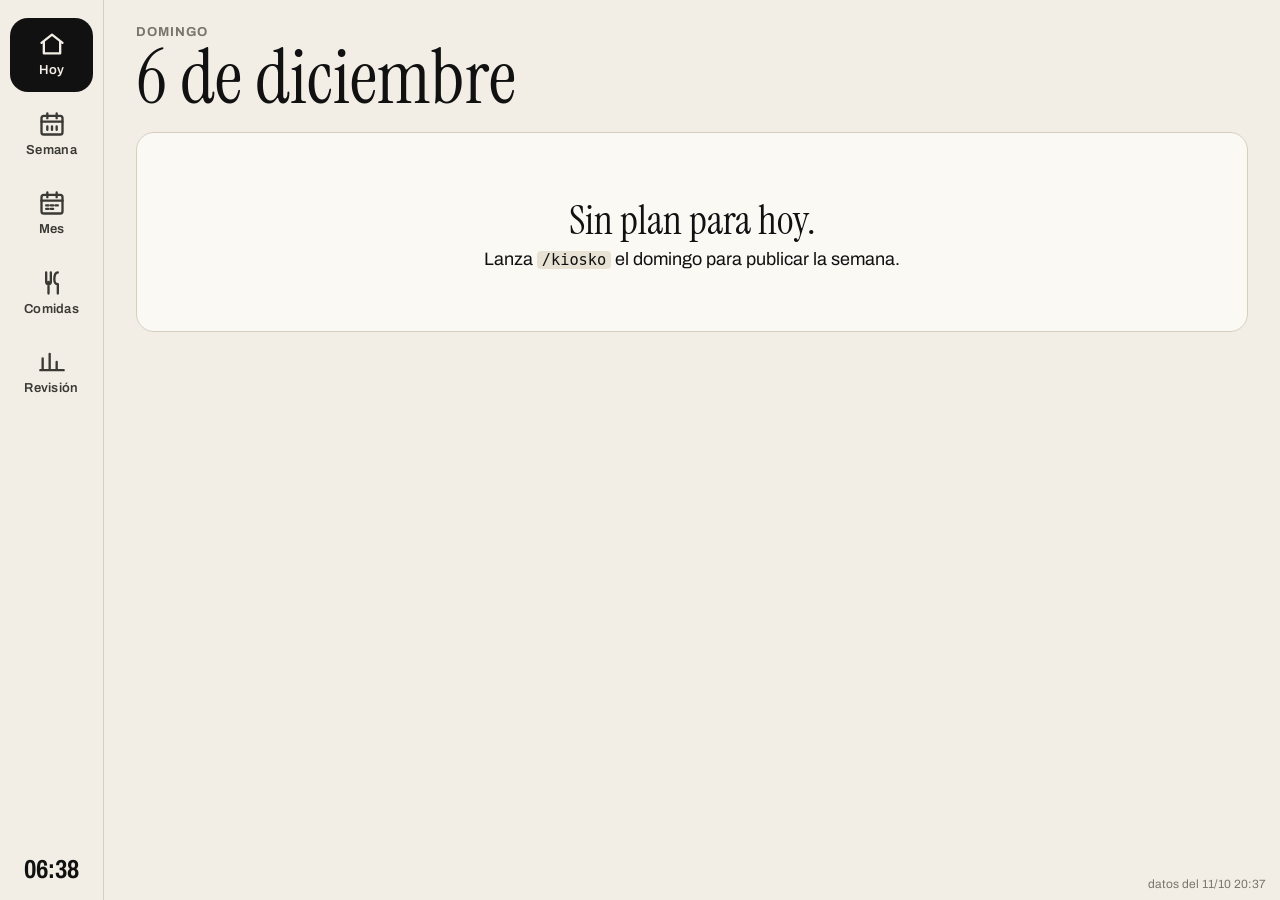
==== index.html @ 5756982d "no message" ====
<!doctype html>
<html lang="es">
<head>
  <meta charset="utf-8">
  <meta name="viewport" content="width=device-width, initial-scale=1, user-scalable=no">
  <meta name="theme-color" content="#f2eee6">
  <meta name="robots" content="noindex, nofollow">
  <title>Run-AI Kiosko</title>
  <link rel="preconnect" href="https://fonts.googleapis.com">
  <link rel="preconnect" href="https://fonts.gstatic.com" crossorigin>
  <link rel="stylesheet" href="https://fonts.googleapis.com/css2?family=Archivo:wdth,wght@62..125,100..900&family=Instrument+Serif:ital@0;1&display=swap">
  <link rel="stylesheet" href="style.css">
</head>
<body>
  <div class="stage">
    <nav class="rail" aria-label="Secciones">
      <button class="rail-item" data-go="hoy"><svg viewBox="0 0 24 24"><path d="M3 11l9-7 9 7"/><path d="M5 10v10h14V10"/></svg><span>Hoy</span></button>
      <button class="rail-item" data-go="semana"><svg viewBox="0 0 24 24"><rect x="3" y="5" width="18" height="16" rx="2"/><path d="M3 10h18M8 3v4M16 3v4M8 14v3M12 14v3M16 14v3"/></svg><span>Semana</span></button>
      <button class="rail-item" data-go="mes"><svg viewBox="0 0 24 24"><rect x="3" y="5" width="18" height="16" rx="2"/><path d="M3 10h18M8 3v4M16 3v4"/><path d="M7 14h2M11 14h2M15 14h2M7 17h2M11 17h2"/></svg><span>Mes</span></button>
      <button class="rail-item" data-go="nutricion"><svg viewBox="0 0 24 24"><path d="M7 3v8a2 2 0 0 0 4 0V3M9 11v10M17 3c-2 0-3 3-3 6s1 4 3 4v8"/></svg><span>Comidas</span></button>
      <button class="rail-item" data-go="revision"><svg viewBox="0 0 24 24"><path d="M4 19V9M10 19V5M16 19v-7M22 19H2"/></svg><span>Revisión</span></button>
      <div class="rail-clock" id="reloj"></div>
    </nav>
    <main class="views">
      <section class="view" id="view-hoy"></section>
      <section class="view" id="view-semana"></section>
      <section class="view" id="view-mes"></section>
      <section class="view" id="view-nutricion"></section>
      <section class="view" id="view-revision"></section>
    </main>
    <div class="estado" id="estado"></div>
  </div>
  <script src="app.js"></script>
</body>
</html>
---- style.css ----
:root {
  --paper: #f2eee6; --paper-2: #e8e2d5; --card: #fbf9f4; --line: #d6cfc0;
  --ink: #111; --ink-2: #3b3934; --mute: #7a756b;
  --warm: #ffc45c; --ok: #00a36c; --alert: #e5261e; --amber: #ff9500;
  --sans: "Archivo", "Roboto Condensed", system-ui, sans-serif;
  --serif: "Instrument Serif", Georgia, serif;
  --r: 18px; --r-s: 12px; --gap: 16px; --pad: 24px;
}
* { box-sizing: border-box; margin: 0; }
html, body { height: 100%; background: var(--paper); color: var(--ink); font: 400 18px/1.35 var(--sans);
  overflow: hidden; -webkit-user-select: none; user-select: none; cursor: default; }
button { font: inherit; color: inherit; background: none; border: 0; cursor: pointer; }
code { font-size: .85em; background: var(--paper-2); padding: 0 .3em; border-radius: 4px; }
.serif { font-family: var(--serif); font-weight: 400; }
.tenue { color: var(--mute); }

.stage { display: grid; grid-template-columns: 104px 1fr; height: 100vh; }
.rail { display: flex; flex-direction: column; gap: 6px; padding: 18px 10px; border-right: 1px solid var(--line); }
.rail-item { display: flex; flex-direction: column; align-items: center; gap: 4px; padding: 12px 4px;
  border-radius: var(--r); color: var(--ink-2); font-size: 13px; font-weight: 600; letter-spacing: .02em; }
.rail-item svg { width: 28px; height: 28px; fill: none; stroke: currentColor; stroke-width: 2; stroke-linecap: round; stroke-linejoin: round; }
.rail-item.activa { background: var(--ink); color: var(--paper); }
.rail-clock { margin-top: auto; text-align: center; font: 600 26px/1 var(--sans); font-stretch: 75%; }

.views { position: relative; overflow: hidden; }
.view { display: none; height: 100%; overflow-y: auto; padding: var(--pad) calc(var(--pad) + 8px); }
.view.activa { display: block; animation: entra .35s cubic-bezier(.2, .8, .2, 1); }
@keyframes entra { from { opacity: 0; transform: translateY(8px); } }
.estado { position: fixed; right: 14px; bottom: 8px; font-size: 12px; color: var(--mute); }
.estado.mal { color: var(--alert); font-weight: 600; }

.eyebrow, .label { text-transform: uppercase; letter-spacing: .08em; font-size: 13px; font-weight: 700; color: var(--mute); }
.label { margin-bottom: 10px; }
.card { background: var(--card); border: 1px solid var(--line); border-radius: var(--r); padding: 20px 22px; }
.aviso { background: #fff3d6; border: 1px solid var(--warm); border-radius: var(--r-s); padding: 12px 16px; font-weight: 600; }
.num { color: var(--mute); font-variant-numeric: tabular-nums; white-space: nowrap; }
.grande { font-size: 40px; }
.vacio { text-align: center; padding: 60px; }

/* HOY */
.hero { display: flex; align-items: flex-end; justify-content: space-between; margin-bottom: 18px; }
.hero h1 { font-size: 76px; line-height: .95; }
.tipo { font: 800 22px/1 var(--sans); font-stretch: 80%; text-transform: uppercase; letter-spacing: .06em;
  padding: 12px 20px; border-radius: 999px; background: var(--ink); color: var(--paper); }
.tipo-calidad { background: var(--alert); } .tipo-larga { background: var(--amber); color: var(--ink); }
.tipo-facil { background: var(--ok); } .tipo-descanso { background: var(--paper-2); color: var(--ink-2); }
.grid-hoy { display: grid; grid-template-columns: minmax(0, 5fr) minmax(0, 7fr); gap: var(--gap); align-items: start; }
.col { display: flex; flex-direction: column; gap: var(--gap); }
.sesiones { list-style: none; padding: 0; display: flex; flex-direction: column; gap: 10px; }
.sesion { display: grid; grid-template-columns: 58px 30px 1fr; align-items: baseline; gap: 2px 8px; }
.sesion .hora { font-weight: 700; font-variant-numeric: tabular-nums; }
.sesion .que { font-weight: 700; font-size: 20px; word-break: break-word; }
.sesion .num { grid-column: 3; }
.sesion.hecha .ico { color: var(--ok); font-weight: 800; }
.kpi .enorme { font-size: 84px; line-height: 1; }
.kpi .ud { color: var(--mute); font-weight: 600; }
.fila3 { display: grid; grid-template-columns: repeat(3, 1fr); gap: 8px; margin: 14px 0; border-top: 1px solid var(--line); padding-top: 12px; }
.fila3 .label { margin-bottom: 2px; }
.fila3 b { font-size: 26px; font-variant-numeric: tabular-nums; }
.macros { display: flex; gap: 8px; flex-wrap: wrap; }
.pill { padding: 6px 12px; border-radius: 999px; font-weight: 700; font-size: 16px; }
.pill.p { background: #dcefe6; } .pill.ch { background: #ffe8bf; } .pill.g { background: #f3dcd8; }
.comidas { display: flex; flex-direction: column; }
.comida { display: grid; grid-template-columns: 52px 1fr; gap: 12px; padding: 12px 0; border-top: 1px solid var(--line); }
.comida:first-of-type { border-top: 0; padding-top: 0; }
.ico-grande { font-size: 34px; line-height: 1.1; }
.cab-comida { display: flex; justify-content: space-between; text-transform: uppercase; font-size: 14px; letter-spacing: .06em; }
.comida .titulo { font-size: 27px; line-height: 1.1; margin: 2px 0 4px; }
.comida .detalle { color: var(--ink-2); font-size: 15px; }
.comida .nota { color: var(--mute); font-style: italic; font-size: 14px; margin-top: 3px; }

/* cabecera con flechas */
.cab { display: flex; align-items: center; gap: 12px; margin-bottom: 16px; }
.cab h2 { font-size: 46px; line-height: 1; flex: 0 1 auto; }
.nav { width: 52px; height: 52px; border-radius: 50%; background: var(--card); border: 1px solid var(--line); font-size: 30px; line-height: 1; }
.nav.txt { width: auto; padding: 0 18px; font-size: 16px; font-weight: 700; border-radius: 999px; }

/* SEMANA */
.semana { display: grid; grid-template-columns: repeat(7, minmax(0, 1fr)); gap: 10px; min-height: calc(100% - 80px); }
.dia { background: var(--card); border: 1px solid var(--line); border-radius: var(--r); padding: 14px 12px; display: flex; flex-direction: column; gap: 10px; }
.dia.pasado { opacity: .72; }
.es-hoy { outline: 3px solid var(--ink); outline-offset: -3px; }
.dia-cab { display: flex; align-items: baseline; gap: 8px; }
.dnum { font-size: 40px; line-height: 1; }
.tipo-mini { margin-left: auto; font-size: 22px; }
.sesiones.mini li { display: flex; flex-direction: column; gap: 1px; font-size: 15px; padding: 8px; border-radius: var(--r-s); background: var(--paper); }
.sesiones.mini .que { font-weight: 700; word-break: break-word; }
.sesiones.mini .num { font-size: 13px; }
.sesiones.mini li.hecha { background: #dcefe6; }
.sesiones.mini li.tenue { background: none; }
.pie { margin-top: auto; border-top: 1px solid var(--line); padding-top: 8px; font-size: 15px; font-variant-numeric: tabular-nums; }
.pie .label { font-size: 11px; margin: 0; }

/* MES */
.mes { display: grid; grid-template-columns: repeat(7, minmax(0, 1fr)); gap: 6px; }
.mcab { text-align: center; text-transform: uppercase; font-size: 13px; font-weight: 700; color: var(--mute); letter-spacing: .08em; }
.mcelda { background: var(--card); border: 1px solid var(--line); border-radius: var(--r-s); min-height: 96px; padding: 6px; display: flex; flex-direction: column; gap: 3px; overflow: hidden; }
.mcelda.fuera { opacity: .4; }
.mnum { font-weight: 700; font-size: 15px; }
.chip { font-size: 12px; padding: 2px 6px; border-radius: 6px; border: 1px solid var(--line); white-space: nowrap; overflow: hidden; text-overflow: ellipsis; }
.chip.hecha { background: var(--ok); border-color: var(--ok); color: #fff; font-weight: 700; }
.leyenda { display: flex; gap: 10px; margin-top: 10px; }

/* NUTRICION */
.nutri { display: grid; grid-template-columns: 96px repeat(7, minmax(0, 1fr)); gap: 6px; }
.ncab { display: flex; flex-direction: column; padding: 4px 8px; font-variant-numeric: tabular-nums; }
.ncab.es-hoy { outline: none; background: var(--ink); color: var(--paper); border-radius: var(--r-s); }
.ncab.es-hoy .eyebrow { color: var(--paper-2); }
.nfila { font-size: 13px; font-weight: 700; text-transform: uppercase; letter-spacing: .04em; text-align: center; align-self: center; }
.ncelda { background: var(--card); border: 1px solid var(--line); border-radius: var(--r-s); padding: 8px; font-size: 14px; line-height: 1.2; display: flex; flex-direction: column; justify-content: space-between; gap: 4px; min-height: 84px; }
.ncelda small { color: var(--mute); font-variant-numeric: tabular-nums; }
.ncelda.vacia { grid-column: 2 / -1; justify-content: center; text-align: center; color: var(--mute); }

/* REVISION */
.revision { columns: 2 460px; column-gap: var(--gap); }
.revision .card { break-inside: avoid; margin-bottom: var(--gap); font-size: 16px; }
.revision h3 { font: 400 26px/1.1 var(--serif); margin-bottom: 10px; }
.revision p, .revision ul, .revision ol, .revision table { margin-bottom: 10px; }
.revision ul, .revision ol { padding-left: 20px; }
.revision li { margin-bottom: 4px; }
.revision table { border-collapse: collapse; width: 100%; font-size: 14px; }
.revision th, .revision td { border-bottom: 1px solid var(--line); padding: 4px 6px; text-align: left; }
.revision th { color: var(--mute); font-size: 12px; text-transform: uppercase; }

/* marcos en vertical o pantallas pequeñas */
@media (max-width: 900px) {
  .stage { grid-template-columns: 1fr; grid-template-rows: 1fr auto; }
  .rail { flex-direction: row; order: 2; border: 0; border-top: 1px solid var(--line); padding: 6px; overflow-x: auto; }
  .rail-clock { margin: auto 0 auto auto; padding: 0 8px; }
  .view { padding: 16px; }
  .hero h1 { font-size: 52px; }
  .grid-hoy { grid-template-columns: 1fr; }
  .semana, .mes, .nutri { overflow-x: auto; min-width: 760px; }
}
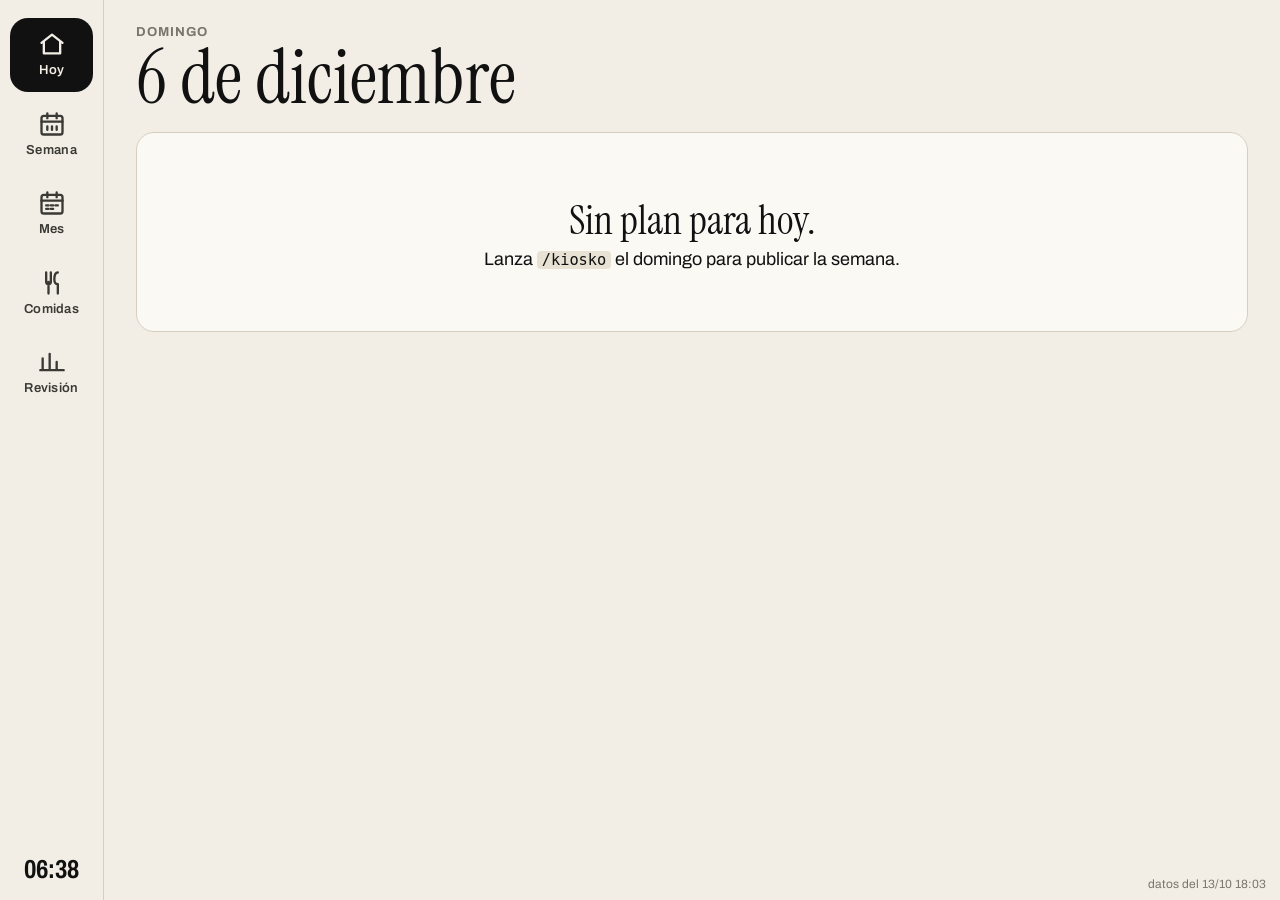
==== commit b7275b18: "Kiosko 2026-10-13" ====
--- a/index.html
+++ b/index.html
@@ -2,7 +2,9 @@
 <html lang="es">
 <head>
   <meta charset="utf-8">
-  <meta name="viewport" content="width=device-width, initial-scale=1, user-scalable=no">
+  <meta name="viewport" content="width=device-width, initial-scale=1, user-scalable=no, viewport-fit=cover">
+  <meta name="apple-mobile-web-app-capable" content="yes">
+  <meta name="apple-mobile-web-app-status-bar-style" content="default">
   <meta name="theme-color" content="#f2eee6">
   <meta name="robots" content="noindex, nofollow">
   <title>Run-AI Kiosko</title>
--- a/style.css
+++ b/style.css
@@ -14,7 +14,7 @@
 .serif { font-family: var(--serif); font-weight: 400; }
 .tenue { color: var(--mute); }
 
-.stage { display: grid; grid-template-columns: 104px 1fr; height: 100vh; }
+.stage { display: grid; grid-template-columns: 104px 1fr; height: 100vh; height: 100dvh; }
 .rail { display: flex; flex-direction: column; gap: 6px; padding: 18px 10px; border-right: 1px solid var(--line); }
 .rail-item { display: flex; flex-direction: column; align-items: center; gap: 4px; padding: 12px 4px;
   border-radius: var(--r); color: var(--ink-2); font-size: 13px; font-weight: 600; letter-spacing: .02em; }
@@ -52,6 +52,15 @@
 .sesion .que { font-weight: 700; font-size: 20px; word-break: break-word; }
 .sesion .num { grid-column: 3; }
 .sesion.hecha .ico { color: var(--ok); font-weight: 800; }
+/* eventos de los calendarios: el color del calendario en el borde */
+.evento { display: grid; grid-template-columns: 58px 1fr; gap: 2px 8px; align-items: baseline;
+  border-left: 5px solid var(--c); padding-left: 10px; }
+.evento .que { font-weight: 700; font-size: 20px; }
+.evento .num { grid-column: 2; }
+.sesiones.mini li.evento { display: flex; border-left: 5px solid var(--c); background: var(--card); padding: 6px 8px; }
+.sesiones.mini .evento .que { font-size: 15px; }
+.sesiones.mini .evento .hora { font-size: 13px; font-weight: 700; color: var(--c); }
+.chip.ev { border: 0; border-left: 4px solid var(--c); border-radius: 4px; background: var(--paper); }
 .kpi .enorme { font-size: 84px; line-height: 1; }
 .kpi .ud { color: var(--mute); font-weight: 600; }
 .fila3 { display: grid; grid-template-columns: repeat(3, 1fr); gap: 8px; margin: 14px 0; border-top: 1px solid var(--line); padding-top: 12px; }
@@ -60,7 +69,12 @@
 .macros { display: flex; gap: 8px; flex-wrap: wrap; }
 .pill { padding: 6px 12px; border-radius: 999px; font-weight: 700; font-size: 16px; }
 .pill.p { background: #dcefe6; } .pill.ch { background: #ffe8bf; } .pill.g { background: #f3dcd8; }
-.comidas { display: flex; flex-direction: column; }
+.comidas { display: flex; flex-direction: column; touch-action: pan-y; user-select: none; }
+.cab-comidas { display: flex; align-items: center; gap: 8px; }
+.cab-comidas .label { flex: 1; margin: 0; }
+.nav.mini { width: 40px; height: 40px; font-size: 24px; }
+.nav.mini.txt { width: auto; padding: 0 12px; font-size: 14px; font-weight: 700; border-radius: 999px; }
+.nav:disabled { opacity: .3; }
 .comida { display: grid; grid-template-columns: 52px 1fr; gap: 12px; padding: 12px 0; border-top: 1px solid var(--line); }
 .comida:first-of-type { border-top: 0; padding-top: 0; }
 .ico-grande { font-size: 34px; line-height: 1.1; }
@@ -98,7 +112,10 @@
 .mcelda.fuera { opacity: .4; }
 .mnum { font-weight: 700; font-size: 15px; }
 .chip { font-size: 12px; padding: 2px 6px; border-radius: 6px; border: 1px solid var(--line); white-space: nowrap; overflow: hidden; text-overflow: ellipsis; }
-.chip.hecha { background: var(--ok); border-color: var(--ok); color: #fff; font-weight: 700; }
+/* el nombre puede ser largo (7'@R1-4x(1000m@R3&5'@R1)): parte en lineas en vez de cortarse */
+.chip.hecha { background: var(--ok); border-color: var(--ok); color: #fff; font-weight: 700;
+  white-space: normal; overflow-wrap: anywhere; line-height: 1.2; padding: 3px 6px; }
+.chip.hecha small { display: block; font-weight: 500; opacity: .9; }
 .leyenda { display: flex; gap: 10px; margin-top: 10px; }
 
 /* NUTRICION */
@@ -132,3 +149,61 @@
   .grid-hoy { grid-template-columns: 1fr; }
   .semana, .mes, .nutri { overflow-x: auto; min-width: 760px; }
 }
+
+/* iPhone 17 en vertical (402×874): menu abajo sobre la barra de inicio, todo mas pequeño */
+@media (max-width: 500px) {
+  .stage { grid-template-columns: minmax(0, 1fr); }
+  .grid-hoy { grid-template-columns: minmax(0, 1fr); }
+  .rail { padding: 4px 4px calc(4px + env(safe-area-inset-bottom)); gap: 2px; overflow: visible; }
+  .rail-item { flex: 1; padding: 8px 2px; font-size: 11px; }
+  .rail-item svg { width: 22px; height: 22px; }
+  .rail-clock { display: none; }     /* el movil ya tiene su reloj */
+  .view { padding: calc(12px + env(safe-area-inset-top)) 14px 16px; }
+  .estado { display: none; }
+  .hero h1 { font-size: 40px; }
+  .tipo { font-size: 15px; padding: 8px 12px; }
+  .grande { font-size: 28px; }
+  .vacio { padding: 32px 16px; }
+  .card { padding: 16px; }
+  .kpi .enorme { font-size: 56px; }
+  .fila3 b { font-size: 20px; }
+  .sesion .que, .evento .que { font-size: 17px; }
+  .comida { grid-template-columns: 36px 1fr; gap: 10px; }
+  .ico-grande { font-size: 26px; }
+  .comida .titulo { font-size: 22px; }
+  .cab { gap: 8px; }
+  .cab h2 { font-size: 28px; }
+  .nav { width: 40px; height: 40px; font-size: 24px; flex: none; }
+  .nav.txt { padding: 0 12px; font-size: 14px; }
+  .revision { columns: 1; }
+  .semana { grid-template-columns: minmax(0, 1fr); min-width: 0; }
+  .dia { flex-direction: row; flex-wrap: wrap; align-items: flex-start; }
+  .dia-cab { width: 100%; }
+  .dia .sesiones { flex: 1; }
+  .pie { margin: 0; border: 0; padding: 0; text-align: right; }
+}
+
+/* iPhone 17 en horizontal (874×402): menu lateral estrecho, el notch a la izquierda o derecha */
+@media (orientation: landscape) and (max-height: 500px) {
+  .stage { grid-template-columns: calc(68px + env(safe-area-inset-left)) 1fr; grid-template-rows: none; }
+  .rail { flex-direction: column; order: 0; border: 0; border-right: 1px solid var(--line); overflow: visible;
+    padding: 6px 4px 6px calc(4px + env(safe-area-inset-left)); gap: 2px; }
+  .rail-item { padding: 5px 2px; font-size: 10px; gap: 2px; }
+  .rail-item svg { width: 20px; height: 20px; }
+  .rail-clock { margin: auto 0 0; padding: 0; font-size: 18px; }
+  .view { padding: 12px calc(14px + env(safe-area-inset-right)) calc(12px + env(safe-area-inset-bottom)) 14px; }
+  .hero { margin-bottom: 10px; }
+  .hero h1 { font-size: 36px; }
+  .tipo { font-size: 15px; padding: 8px 12px; }
+  .grid-hoy { grid-template-columns: minmax(0, 5fr) minmax(0, 7fr); }
+  .card { padding: 14px; }
+  .kpi .enorme { font-size: 52px; }
+  .fila3 b { font-size: 20px; }
+  .sesion .que, .evento .que { font-size: 17px; }
+  .comida .titulo { font-size: 21px; }
+  .cab { margin-bottom: 10px; }
+  .cab h2 { font-size: 28px; }
+  .nav { width: 40px; height: 40px; font-size: 24px; }
+  .semana, .mes, .nutri { min-width: 0; }
+  .mcelda { min-height: 64px; }
+}
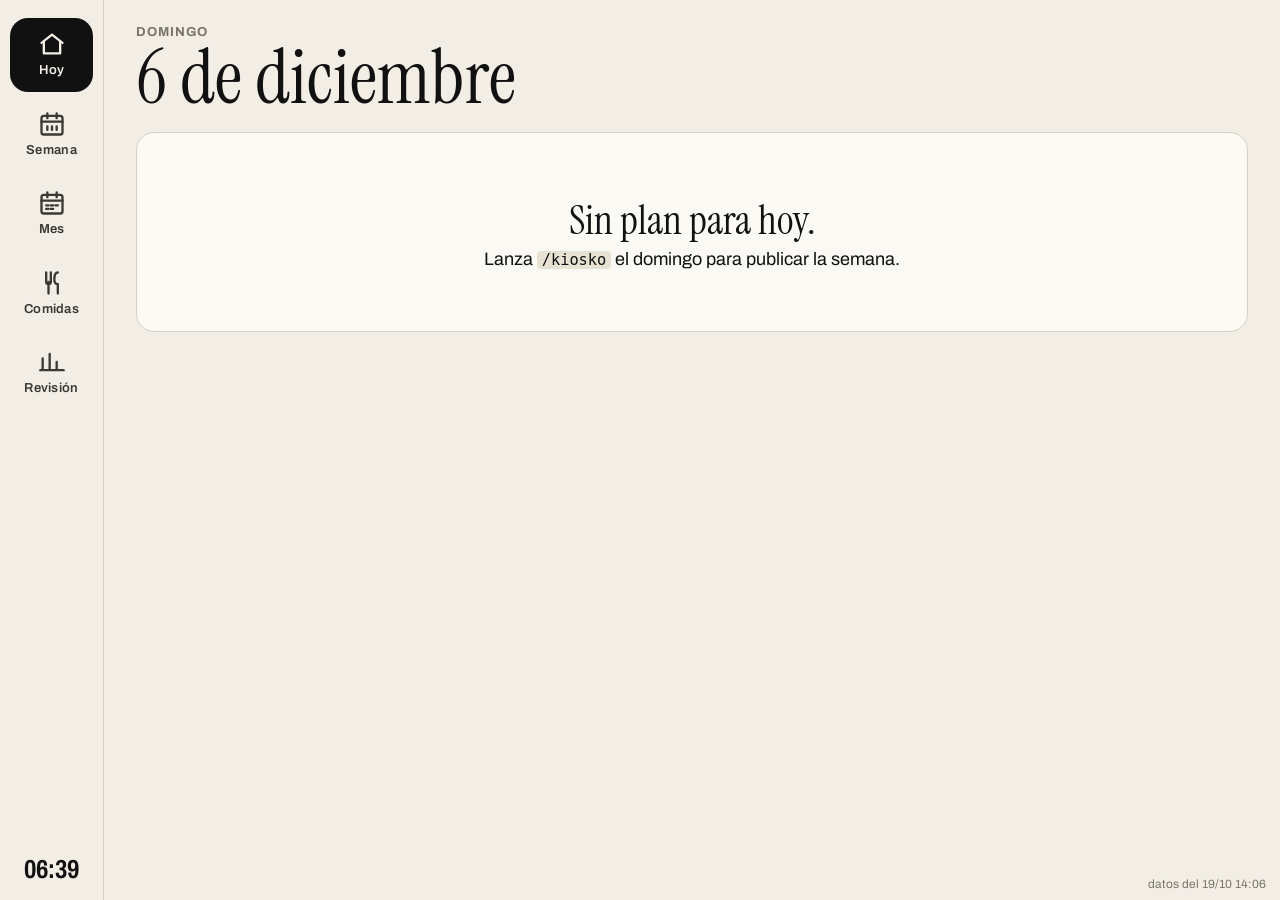
==== commit 984aa447: "Kiosko 2026-10-23" ====
--- a/index.html
+++ b/index.html
@@ -7,7 +7,9 @@
   <meta name="apple-mobile-web-app-status-bar-style" content="default">
   <meta name="theme-color" content="#f2eee6">
   <meta name="robots" content="noindex, nofollow">
+  <meta name="apple-mobile-web-app-title" content="Run-AI">
   <title>Run-AI Kiosko</title>
+  <link rel="apple-touch-icon" href="apple-touch-icon.png">
   <link rel="preconnect" href="https://fonts.googleapis.com">
   <link rel="preconnect" href="https://fonts.gstatic.com" crossorigin>
   <link rel="stylesheet" href="https://fonts.googleapis.com/css2?family=Archivo:wdth,wght@62..125,100..900&family=Instrument+Serif:ital@0;1&display=swap">
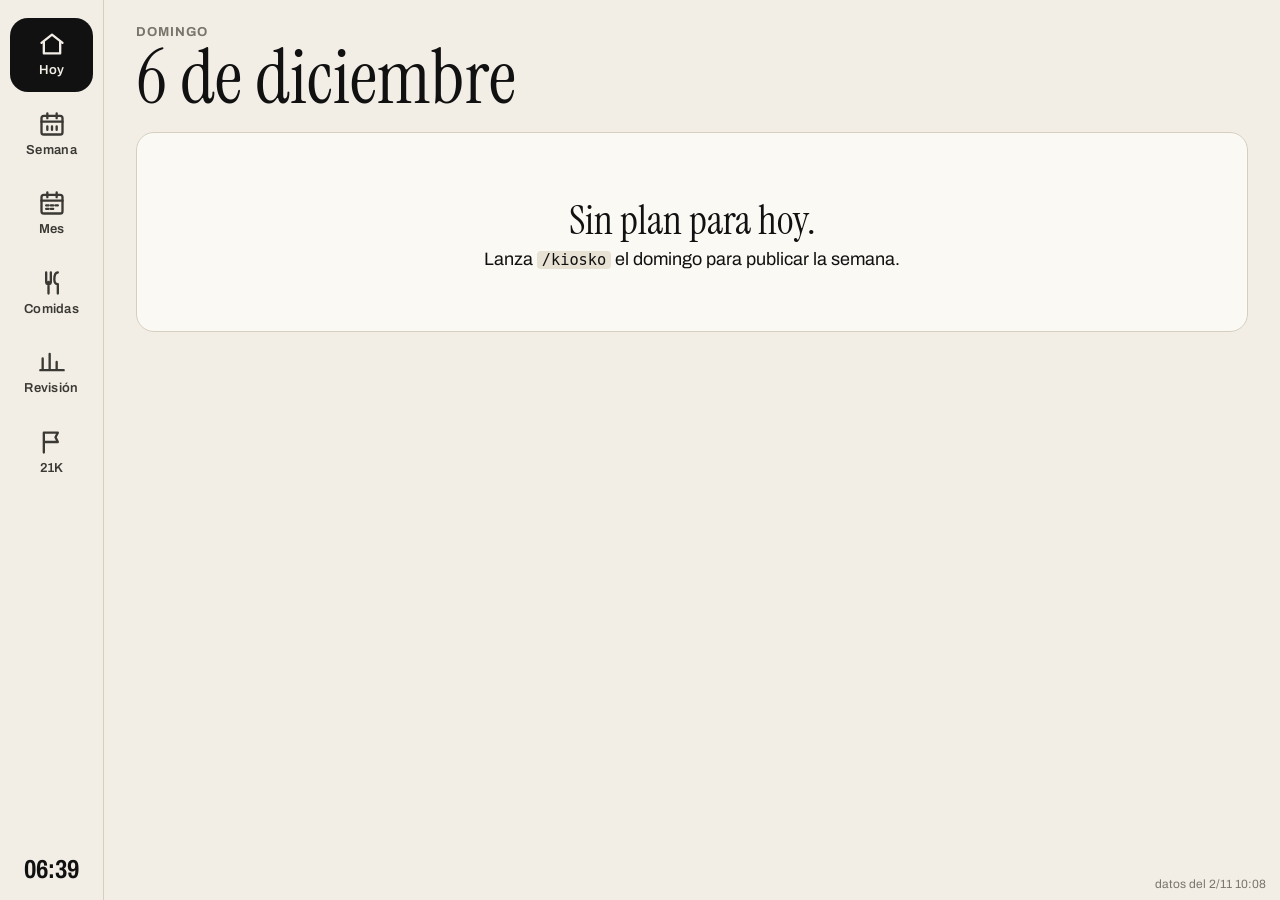
==== commit 54a6b27b: "Kiosko 2026-11-03" ====
--- a/index.html
+++ b/index.html
@@ -23,6 +23,8 @@
       <button class="rail-item" data-go="mes"><svg viewBox="0 0 24 24"><rect x="3" y="5" width="18" height="16" rx="2"/><path d="M3 10h18M8 3v4M16 3v4"/><path d="M7 14h2M11 14h2M15 14h2M7 17h2M11 17h2"/></svg><span>Mes</span></button>
       <button class="rail-item" data-go="nutricion"><svg viewBox="0 0 24 24"><path d="M7 3v8a2 2 0 0 0 4 0V3M9 11v10M17 3c-2 0-3 3-3 6s1 4 3 4v8"/></svg><span>Comidas</span></button>
       <button class="rail-item" data-go="revision"><svg viewBox="0 0 24 24"><path d="M4 19V9M10 19V5M16 19v-7M22 19H2"/></svg><span>Revisión</span></button>
+      <!-- provisional: quitar tras la media del 8/11 -->
+      <a class="rail-item" href="carrera.html" style="text-decoration:none"><svg viewBox="0 0 24 24"><path d="M5 21V4M5 4h12l-2 4 2 4H5"/></svg><span>21K</span></a>
       <div class="rail-clock" id="reloj"></div>
     </nav>
     <main class="views">
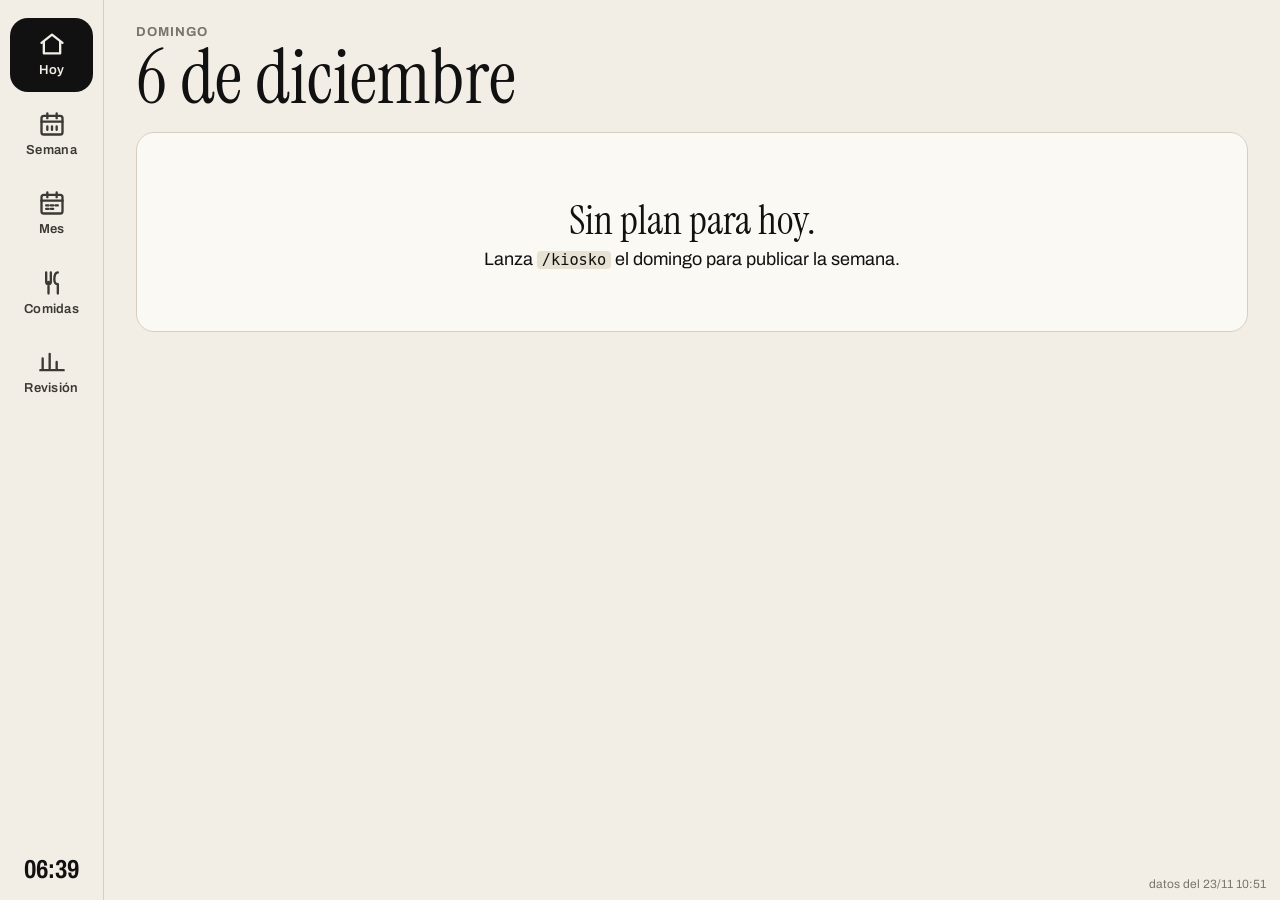
==== commit 68f4c8fe: "Kiosko 2026-11-23" ====
--- a/index.html
+++ b/index.html
@@ -24,7 +24,6 @@
       <button class="rail-item" data-go="nutricion"><svg viewBox="0 0 24 24"><path d="M7 3v8a2 2 0 0 0 4 0V3M9 11v10M17 3c-2 0-3 3-3 6s1 4 3 4v8"/></svg><span>Comidas</span></button>
       <button class="rail-item" data-go="revision"><svg viewBox="0 0 24 24"><path d="M4 19V9M10 19V5M16 19v-7M22 19H2"/></svg><span>Revisión</span></button>
       <!-- provisional: quitar tras la media del 8/11 -->
-      <a class="rail-item" href="carrera.html" style="text-decoration:none"><svg viewBox="0 0 24 24"><path d="M5 21V4M5 4h12l-2 4 2 4H5"/></svg><span>21K</span></a>
       <div class="rail-clock" id="reloj"></div>
     </nav>
     <main class="views">
